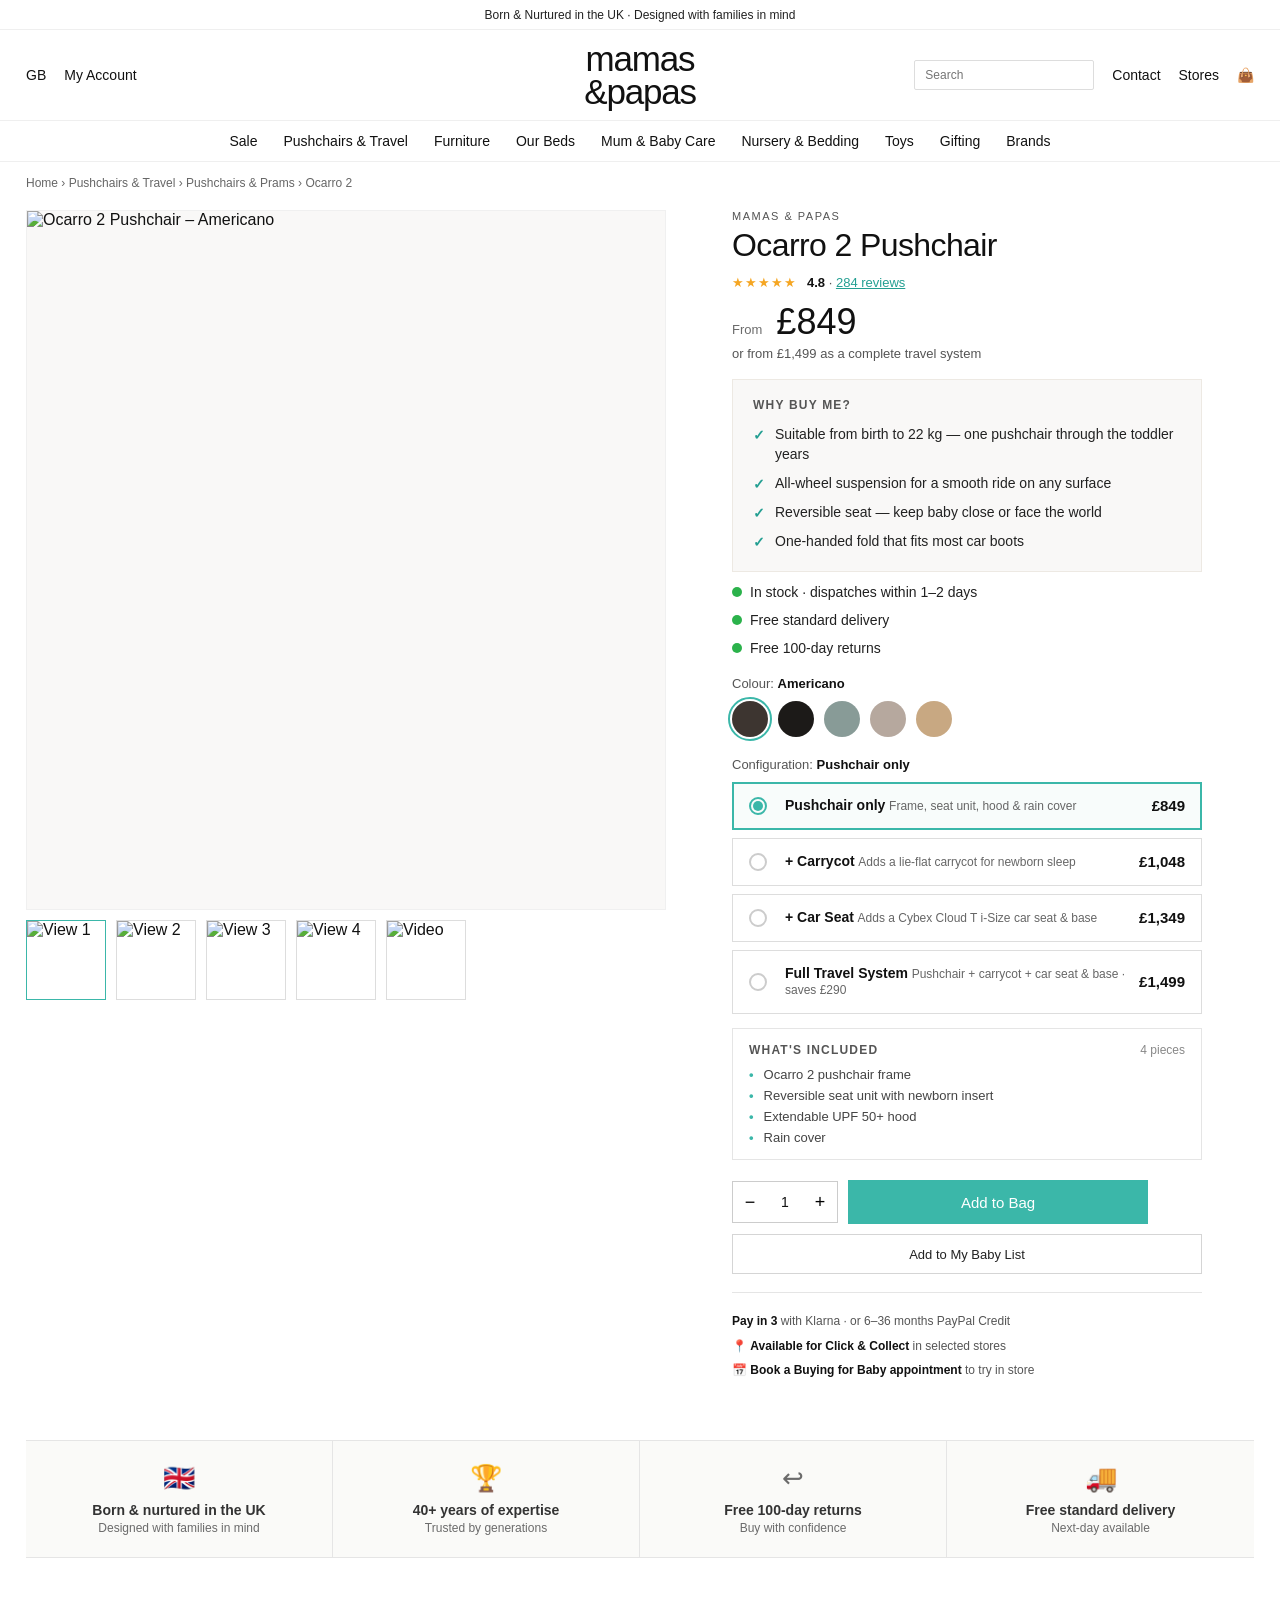
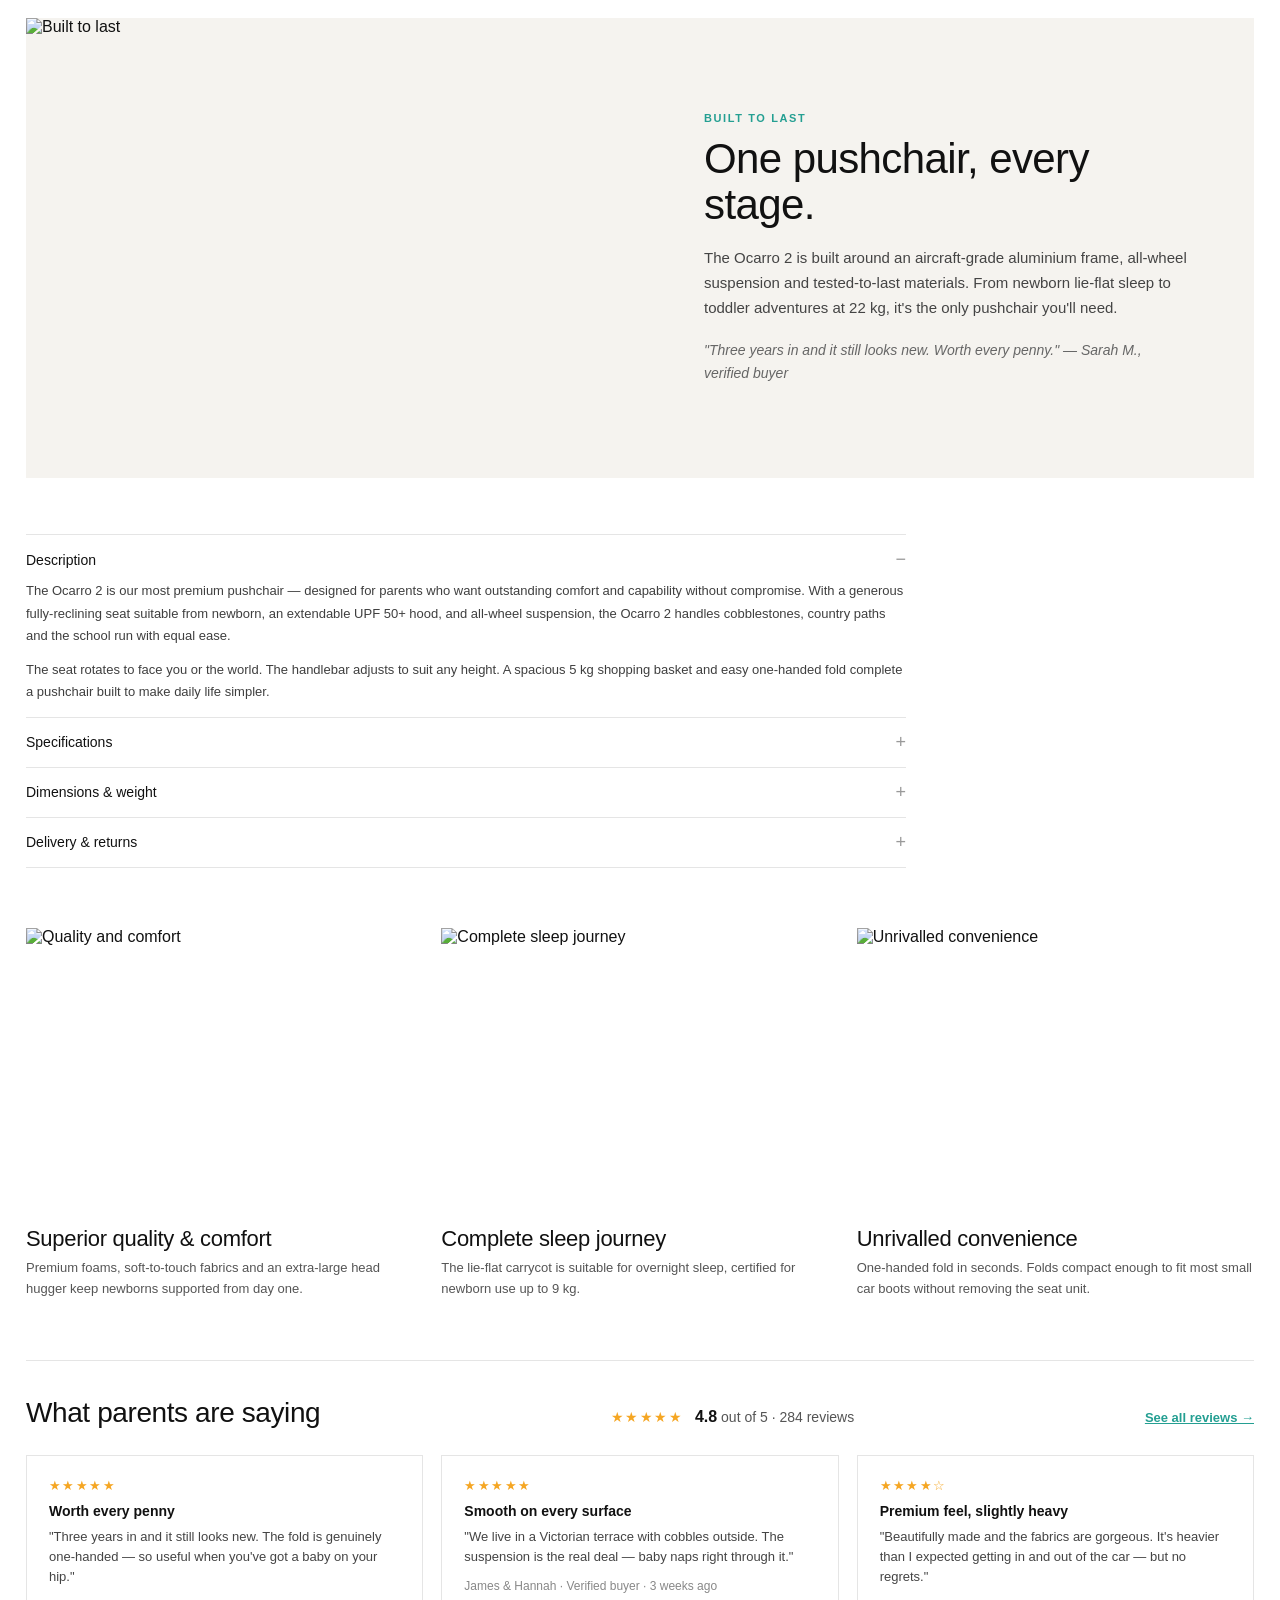
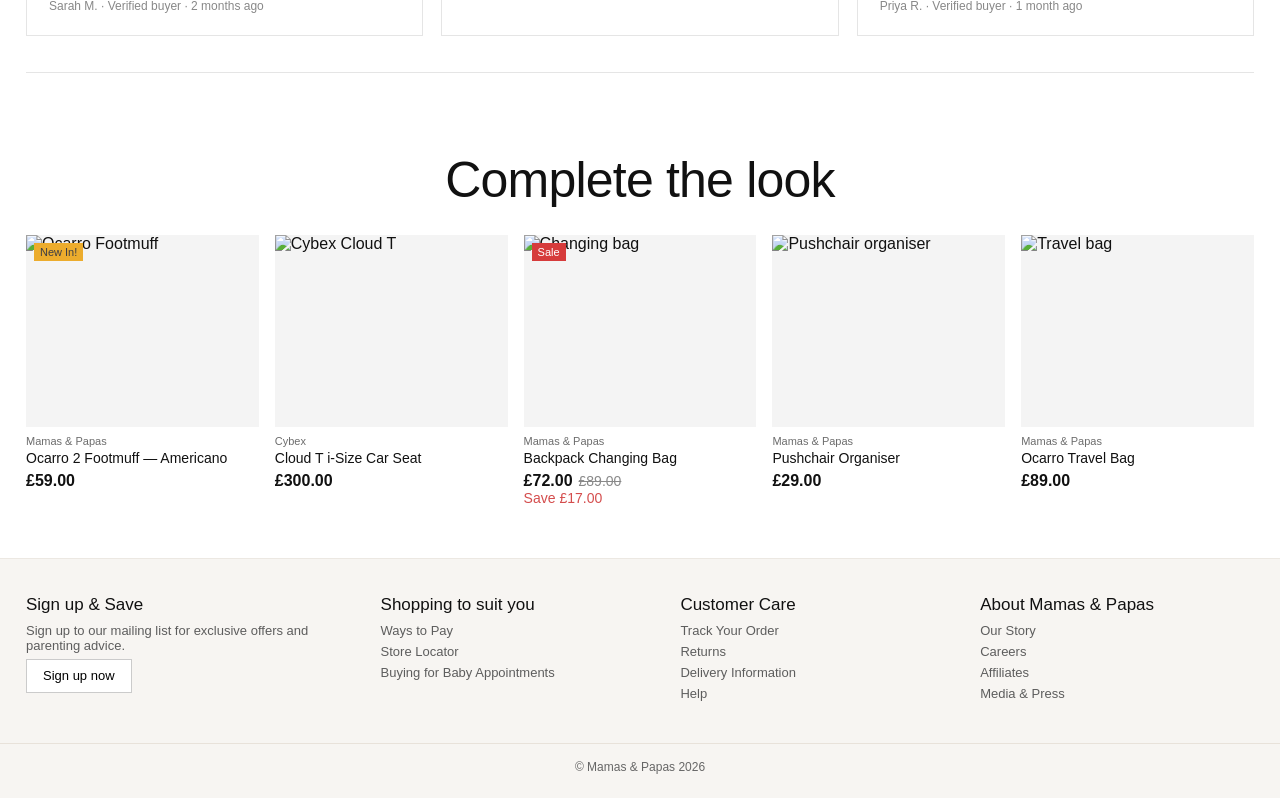
==== pdp-b.html @ fe3ad135 "Add Variant A: validation-first PDP Reorders the buybox to lead with "Why buy me?" before commerce. " ====
<!doctype html>
<html lang="en">
  <head>
    <meta charset="UTF-8" />
    <meta name="viewport" content="width=device-width, initial-scale=1.0" />
    <title>Ocarro 2 Pushchair – Mamas &amp; Papas</title>
    <link rel="stylesheet" href="./styles.css" />
  </head>
  <body>
    <div class="site-shell">
      <div class="top-strip">Born &amp; Nurtured in the UK · Designed with families in mind</div>
      <header class="header-main">
        <div class="header-left">
          <span>GB</span>
          <span>My Account</span>
        </div>
        <a href="./index.html" class="mobile-hamburger" aria-label="Menu">☰</a>
        <a href="./index.html" class="site-logo">mamas<br />&papas</a>
        <div class="header-right">
          <span class="mobile-search-icon">🔍</span>
          <input class="search-box" placeholder="Search" />
          <span>Contact</span>
          <span>Stores</span>
          <span class="header-bag-link" data-open-bag-drawer aria-label="View bag">👜 <span id="bag-count" style="font-size:12px"></span></span>
        </div>
      </header>
      <nav class="mega-nav">
        <div class="row">
          <a href="#">Sale</a>
          <a href="#">Pushchairs &amp; Travel</a>
          <a href="#">Furniture</a>
          <a href="#">Our Beds</a>
          <a href="#">Mum &amp; Baby Care</a>
          <a href="#">Nursery &amp; Bedding</a>
          <a href="#">Toys</a>
          <a href="#">Gifting</a>
          <a href="#">Brands</a>
        </div>
      </nav>

      <main class="container">
        <div class="breadcrumbs">
          <a href="#">Home</a> &rsaquo;
          <a href="#">Pushchairs &amp; Travel</a> &rsaquo;
          <a href="#">Pushchairs &amp; Prams</a> &rsaquo;
          Ocarro 2
        </div>

        <section class="pdp-layout">
          <!-- Gallery -->
          <div>
            <div class="gallery-main">
              <img
                id="gallery-main-img"
                src="https://placehold.co/640x700/3d3530/d8c8b8?text=Ocarro+2+%E2%80%94+Americano"
                alt="Ocarro 2 Pushchair – Americano"
              />
            </div>
            <div class="thumbs" id="gallery-thumbs">
              <img
                src="https://placehold.co/80x80/3d3530/d8c8b8?text=1"
                alt="View 1"
                class="is-active"
                data-full="https://placehold.co/640x700/3d3530/d8c8b8?text=Ocarro+2+%E2%80%94+Americano"
              />
              <img
                src="https://placehold.co/80x80/4a4138/d8c8b8?text=2"
                alt="View 2"
                data-full="https://placehold.co/640x700/4a4138/d8c8b8?text=Side+Profile"
              />
              <img
                src="https://placehold.co/80x80/5a4f44/d8c8b8?text=3"
                alt="View 3"
                data-full="https://placehold.co/640x700/5a4f44/d8c8b8?text=Reversible+Seat"
              />
              <img
                src="https://placehold.co/80x80/2e2924/d8c8b8?text=4"
                alt="View 4"
                data-full="https://placehold.co/640x700/2e2924/d8c8b8?text=One-handed+Fold"
              />
              <img
                src="https://placehold.co/80x80/675b4e/d8c8b8?text=▶"
                alt="Video"
                data-full="https://placehold.co/640x700/675b4e/d8c8b8?text=Watch+Video"
              />
            </div>
          </div>

          <!-- Buybox: validation-first order -->
          <div>
            <div class="pdp-brand">Mamas &amp; Papas</div>
            <h1 class="pdp-title-concise">Ocarro 2 Pushchair</h1>

            <div class="rating-row">
              <span class="stars">★★★★★</span>
              <span><strong style="color:#111">4.8</strong> · <a href="#reviews">284 reviews</a></span>
            </div>

            <div class="price-block">
              <div class="price-main">
                <span class="price-from" id="pdp-price-prefix">From</span>
                <span id="pdp-price-main">£849</span>
              </div>
              <div class="price-sub" id="pdp-price-sub">
                or from £1,499 as a complete travel system
              </div>
            </div>

            <!-- Why buy me — moved up, validation-first -->
            <div class="why-buy-me">
              <h4>Why buy me?</h4>
              <ul>
                <li>Suitable from birth to 22 kg — one pushchair through the toddler years</li>
                <li>All-wheel suspension for a smooth ride on any surface</li>
                <li>Reversible seat — keep baby close or face the world</li>
                <li>One-handed fold that fits most car boots</li>
              </ul>
            </div>

            <!-- Reassurance signals -->
            <div class="stock"><span class="dot"></span> In stock · dispatches within 1–2 days</div>
            <div class="stock"><span class="dot"></span> Free standard delivery</div>
            <div class="stock"><span class="dot"></span> Free 100-day returns</div>

            <!-- Colour: on the buybox, not buried below -->
            <div class="variant-block">
              <div class="variant-label">Colour: <strong id="selected-colour">Americano</strong></div>
              <div class="colour-swatches">
                <button class="swatch is-active" style="background: #3d3530;" data-colour="Americano" aria-label="Americano" title="Americano"></button>
                <button class="swatch" style="background: #1c1a18;" data-colour="Eclipse Black" aria-label="Eclipse Black" title="Eclipse Black"></button>
                <button class="swatch" style="background: #889b97;" data-colour="Sage" aria-label="Sage" title="Sage"></button>
                <button class="swatch" style="background: #b6a89e;" data-colour="Pebble" aria-label="Pebble" title="Pebble"></button>
                <button class="swatch" style="background: #c8a882;" data-colour="Caramel" aria-label="Caramel" title="Caramel"></button>
              </div>
            </div>

            <!-- Configuration as step builder, not 6 lookalike tiles -->
            <div class="variant-block">
              <div class="variant-label">Configuration: <strong id="selected-config-label">Pushchair only</strong></div>
              <div class="config-builder">
                <button class="config-option is-active"
                  data-config="pushchair"
                  data-title="Pushchair only"
                  data-price="849"
                  data-pricesub="The Ocarro 2 frame, seat unit, hood &amp; rain cover">
                  <span class="config-option-marker"></span>
                  <span class="config-option-content">
                    <span class="config-option-title">Pushchair only</span>
                    <span class="config-option-desc">Frame, seat unit, hood &amp; rain cover</span>
                  </span>
                  <span class="config-option-price">£849</span>
                </button>
                <button class="config-option"
                  data-config="carrycot"
                  data-title="Pushchair + Carrycot"
                  data-price="1,048"
                  data-pricesub="Adds a lie-flat carrycot for newborn use">
                  <span class="config-option-marker"></span>
                  <span class="config-option-content">
                    <span class="config-option-title">+ Carrycot</span>
                    <span class="config-option-desc">Adds a lie-flat carrycot for newborn sleep</span>
                  </span>
                  <span class="config-option-price">£1,048</span>
                </button>
                <button class="config-option"
                  data-config="carseat"
                  data-title="Pushchair + Car Seat"
                  data-price="1,349"
                  data-pricesub="Adds a Cybex Cloud T i-Size car seat &amp; base">
                  <span class="config-option-marker"></span>
                  <span class="config-option-content">
                    <span class="config-option-title">+ Car Seat</span>
                    <span class="config-option-desc">Adds a Cybex Cloud T i-Size car seat &amp; base</span>
                  </span>
                  <span class="config-option-price">£1,349</span>
                </button>
                <button class="config-option"
                  data-config="travel"
                  data-title="Full Travel System"
                  data-price="1,499"
                  data-pricesub="Save £290 vs buying separately">
                  <span class="config-option-marker"></span>
                  <span class="config-option-content">
                    <span class="config-option-title">Full Travel System</span>
                    <span class="config-option-desc">Pushchair + carrycot + car seat &amp; base · saves £290</span>
                  </span>
                  <span class="config-option-price">£1,499</span>
                </button>
              </div>
            </div>

            <!-- What's included: dynamic, swaps with config -->
            <div class="whats-included" data-whats-included="pushchair">
              <div class="whats-included-head">
                <h4>What's included</h4>
                <span class="muted">4 pieces</span>
              </div>
              <ul>
                <li>Ocarro 2 pushchair frame</li>
                <li>Reversible seat unit with newborn insert</li>
                <li>Extendable UPF 50+ hood</li>
                <li>Rain cover</li>
              </ul>
            </div>
            <div class="whats-included" data-whats-included="carrycot" hidden>
              <div class="whats-included-head">
                <h4>What's included</h4>
                <span class="muted">5 pieces</span>
              </div>
              <ul>
                <li>Ocarro 2 pushchair frame</li>
                <li>Reversible seat unit with newborn insert</li>
                <li>Lie-flat carrycot with mattress</li>
                <li>Extendable UPF 50+ hood</li>
                <li>Rain cover</li>
              </ul>
            </div>
            <div class="whats-included" data-whats-included="carseat" hidden>
              <div class="whats-included-head">
                <h4>What's included</h4>
                <span class="muted">7 pieces</span>
              </div>
              <ul>
                <li>Ocarro 2 pushchair frame</li>
                <li>Reversible seat unit with newborn insert</li>
                <li>Cybex Cloud T i-Size car seat</li>
                <li>Cybex Base T isofix base</li>
                <li>Car seat adapters</li>
                <li>Extendable UPF 50+ hood</li>
                <li>Rain cover</li>
              </ul>
            </div>
            <div class="whats-included" data-whats-included="travel" hidden>
              <div class="whats-included-head">
                <h4>What's included</h4>
                <span class="muted">9 pieces · saves £290</span>
              </div>
              <ul>
                <li>Ocarro 2 pushchair frame</li>
                <li>Reversible seat unit with newborn insert</li>
                <li>Lie-flat carrycot with mattress</li>
                <li>Cybex Cloud T i-Size car seat</li>
                <li>Cybex Base T isofix base</li>
                <li>Car seat adapters</li>
                <li>Extendable UPF 50+ hood</li>
                <li>Rain cover</li>
                <li>Cup holder</li>
              </ul>
            </div>

            <!-- Add to bag -->
            <div class="size-block">
              <div class="qty-row">
                <div class="stepper" data-stepper>
                  <button data-step-minus>−</button>
                  <span data-qty-value>1</span>
                  <button data-step-plus>+</button>
                </div>
                <button class="btn-primary" data-add-to-bag>Add to Bag</button>
              </div>
              <button class="btn-secondary">Add to My Baby List</button>
            </div>

            <!-- Pay-later + C&C -->
            <div class="payment-options">
              <p><strong>Pay in 3</strong> with Klarna · or 6–36 months PayPal Credit</p>
              <p>📍 <strong>Available for Click &amp; Collect</strong> in selected stores</p>
              <p>📅 <strong>Book a Buying for Baby appointment</strong> to try in store</p>
            </div>
          </div>
        </section>

        <!-- Trust strip — pulls brand-trust signals up the page -->
        <section class="trust-strip">
          <div class="trust-strip-item">
            <span class="icon">🇬🇧</span>
            <strong>Born &amp; nurtured in the UK</strong>
            <span>Designed with families in mind</span>
          </div>
          <div class="trust-strip-item">
            <span class="icon">🏆</span>
            <strong>40+ years of expertise</strong>
            <span>Trusted by generations</span>
          </div>
          <div class="trust-strip-item">
            <span class="icon">↩</span>
            <strong>Free 100-day returns</strong>
            <span>Buy with confidence</span>
          </div>
          <div class="trust-strip-item">
            <span class="icon">🚚</span>
            <strong>Free standard delivery</strong>
            <span>Next-day available</span>
          </div>
        </section>

        <!-- Lifestyle hero — pulled up from page bottom -->
        <section class="lifestyle-hero">
          <div class="lifestyle-hero-img">
            <img src="https://placehold.co/720x520/d8c8b8/3d3530?text=Lifestyle+%E2%80%94+Built+to+Last" alt="Built to last" />
          </div>
          <div class="lifestyle-hero-text">
            <div class="eyebrow">Built to last</div>
            <h2>One pushchair, every stage.</h2>
            <p>The Ocarro 2 is built around an aircraft-grade aluminium frame, all-wheel suspension and tested-to-last materials. From newborn lie-flat sleep to toddler adventures at 22 kg, it's the only pushchair you'll need.</p>
            <p style="margin-bottom:0;font-style:italic;font-size:14px;color:#666;">"Three years in and it still looks new. Worth every penny." — Sarah M., verified buyer</p>
          </div>
        </section>

        <!-- Progressive disclosure: full detail on demand -->
        <section style="margin-top: 56px; max-width: 880px;">
          <div class="accordion">
            <div class="acc-item is-open" data-acc>
              <h4>Description</h4>
              <div class="acc-body">
                <p>The Ocarro 2 is our most premium pushchair — designed for parents who want outstanding comfort and capability without compromise. With a generous fully-reclining seat suitable from newborn, an extendable UPF 50+ hood, and all-wheel suspension, the Ocarro 2 handles cobblestones, country paths and the school run with equal ease.</p>
                <p style="margin-top: 12px;">The seat rotates to face you or the world. The handlebar adjusts to suit any height. A spacious 5 kg shopping basket and easy one-handed fold complete a pushchair built to make daily life simpler.</p>
              </div>
            </div>
            <div class="acc-item" data-acc>
              <h4>Specifications</h4>
              <div class="acc-body">
                <ul>
                  <li>Suitable from birth to 22 kg (approx. 4 years)</li>
                  <li>Reversible seat (parent or world-facing)</li>
                  <li>UPF 50+ extendable hood</li>
                  <li>All-wheel suspension</li>
                  <li>Puncture-proof foam-fill tyres</li>
                  <li>Adjustable handlebar (95–110 cm)</li>
                  <li>5 kg shopping basket capacity</li>
                  <li>Compatible with Cybex Cloud T &amp; Maxi-Cosi Pebble car seats</li>
                </ul>
              </div>
            </div>
            <div class="acc-item" data-acc>
              <h4>Dimensions &amp; weight</h4>
              <div class="acc-body">
                <ul>
                  <li>Open: H105 × W62 × D94 cm</li>
                  <li>Folded: H80 × W35 × D62 cm</li>
                  <li>Weight: 13.9 kg</li>
                  <li>Seat width: 35 cm · Seat depth: 22 cm</li>
                  <li>Wheel diameter: 30 cm (rear) / 22 cm (front)</li>
                </ul>
              </div>
            </div>
            <div class="acc-item" data-acc>
              <h4>Delivery &amp; returns</h4>
              <div class="acc-body">
                <ul>
                  <li>Free standard delivery (3–5 working days)</li>
                  <li>Next-day delivery available — order by 4pm</li>
                  <li>Free 100-day returns</li>
                  <li>Click &amp; Collect available in selected stores</li>
                </ul>
              </div>
            </div>
          </div>
        </section>

        <!-- Lifestyle gallery: remaining tiles -->
        <section class="lifestyle-gallery">
          <div class="lifestyle-tile">
            <img src="https://placehold.co/400x280/e8e4df/666666?text=Quality+%26+Comfort" alt="Quality and comfort" />
            <h3>Superior quality &amp; comfort</h3>
            <p>Premium foams, soft-to-touch fabrics and an extra-large head hugger keep newborns supported from day one.</p>
          </div>
          <div class="lifestyle-tile">
            <img src="https://placehold.co/400x280/dde4ec/666666?text=Sleep+Journey" alt="Complete sleep journey" />
            <h3>Complete sleep journey</h3>
            <p>The lie-flat carrycot is suitable for overnight sleep, certified for newborn use up to 9 kg.</p>
          </div>
          <div class="lifestyle-tile">
            <img src="https://placehold.co/400x280/f0ece8/666666?text=Convenience" alt="Unrivalled convenience" />
            <h3>Unrivalled convenience</h3>
            <p>One-handed fold in seconds. Folds compact enough to fit most small car boots without removing the seat unit.</p>
          </div>
        </section>

        <!-- Reviews preview -->
        <section class="reviews-summary" id="reviews">
          <div class="reviews-summary-head">
            <h2>What parents are saying</h2>
            <div class="reviews-summary-stats">
              <span class="stars">★★★★★</span>
              <strong>4.8</strong> out of 5 · 284 reviews
            </div>
            <a class="reviews-summary-link">See all reviews →</a>
          </div>
          <div class="reviews-grid">
            <div class="review-card">
              <div class="stars">★★★★★</div>
              <div class="review-title">Worth every penny</div>
              <div class="review-body">"Three years in and it still looks new. The fold is genuinely one-handed — so useful when you've got a baby on your hip."</div>
              <div class="review-author">Sarah M. · Verified buyer · 2 months ago</div>
            </div>
            <div class="review-card">
              <div class="stars">★★★★★</div>
              <div class="review-title">Smooth on every surface</div>
              <div class="review-body">"We live in a Victorian terrace with cobbles outside. The suspension is the real deal — baby naps right through it."</div>
              <div class="review-author">James &amp; Hannah · Verified buyer · 3 weeks ago</div>
            </div>
            <div class="review-card">
              <div class="stars">★★★★☆</div>
              <div class="review-title">Premium feel, slightly heavy</div>
              <div class="review-body">"Beautifully made and the fabrics are gorgeous. It's heavier than I expected getting in and out of the car — but no regrets."</div>
              <div class="review-author">Priya R. · Verified buyer · 1 month ago</div>
            </div>
          </div>
        </section>

        <!-- Recommendations: scoped to pushchair accessories, not toys -->
        <section class="carousel">
          <h3>Complete the look</h3>
          <div class="carousel-row">
            <div class="card">
              <span class="tag tag-new">New In!</span>
              <img src="https://placehold.co/220x192/3d3530/d8c8b8?text=Footmuff" alt="Ocarro Footmuff" />
              <div class="brand">Mamas &amp; Papas</div>
              <div class="name">Ocarro 2 Footmuff — Americano</div>
              <div class="price-row"><strong>£59.00</strong></div>
            </div>
            <div class="card">
              <img src="https://placehold.co/220x192/2e2924/d8c8b8?text=Car+Seat" alt="Cybex Cloud T" />
              <div class="brand">Cybex</div>
              <div class="name">Cloud T i-Size Car Seat</div>
              <div class="price-row"><strong>£300.00</strong></div>
            </div>
            <div class="card">
              <span class="tag">Sale</span>
              <img src="https://placehold.co/220x192/4a4138/d8c8b8?text=Changing+Bag" alt="Changing bag" />
              <div class="brand">Mamas &amp; Papas</div>
              <div class="name">Backpack Changing Bag</div>
              <div class="price-row"><strong>£72.00</strong><span class="old-price">£89.00</span></div>
              <div class="save">Save £17.00</div>
            </div>
            <div class="card">
              <img src="https://placehold.co/220x192/675b4e/d8c8b8?text=Organiser" alt="Pushchair organiser" />
              <div class="brand">Mamas &amp; Papas</div>
              <div class="name">Pushchair Organiser</div>
              <div class="price-row"><strong>£29.00</strong></div>
            </div>
            <div class="card">
              <img src="https://placehold.co/220x192/5a4f44/d8c8b8?text=Travel+Bag" alt="Travel bag" />
              <div class="brand">Mamas &amp; Papas</div>
              <div class="name">Ocarro Travel Bag</div>
              <div class="price-row"><strong>£89.00</strong></div>
            </div>
          </div>
        </section>
      </main>

      <footer class="footer">
        <div class="footer-top">
          <div>
            <h4>Sign up &amp; Save</h4>
            <p>Sign up to our mailing list for exclusive offers and parenting advice.</p>
            <button class="pill">Sign up now</button>
          </div>
          <div>
            <h4>Shopping to suit you</h4>
            <ul>
              <li>Ways to Pay</li>
              <li>Store Locator</li>
              <li>Buying for Baby Appointments</li>
            </ul>
          </div>
          <div>
            <h4>Customer Care</h4>
            <ul>
              <li>Track Your Order</li>
              <li>Returns</li>
              <li>Delivery Information</li>
              <li>Help</li>
            </ul>
          </div>
          <div>
            <h4>About Mamas &amp; Papas</h4>
            <ul>
              <li>Our Story</li>
              <li>Careers</li>
              <li>Affiliates</li>
              <li>Media &amp; Press</li>
            </ul>
          </div>
        </div>
        <div class="footer-bottom">© Mamas &amp; Papas 2026</div>
      </footer>
    </div>

    <div class="drawer-overlay" data-close-drawer></div>

    <aside class="bag-drawer">
      <header>
        <span>In My Bag</span>
        <button class="icon-btn" data-close-drawer aria-label="Close">×</button>
      </header>
      <div class="drawer-items" id="drawer-items">
        <p class="drawer-empty" id="drawer-empty">Your bag is empty.</p>
      </div>
      <div class="drawer-footer">
        <div class="totals">
          <div class="row" style="font-size: 20px"><strong>Total:</strong><strong id="drawer-total">£0.00</strong></div>
          <div style="font-size: 13px; color: #666">Delivery calculated at checkout</div>
        </div>
        <a href="#">View Bag</a>
      </div>
    </aside>

    <script src="./app.js"></script>
  </body>
</html>
---- styles.css ----
:root {
  --page-bg: #ffffff;
  --text: #111111;
  --muted: #6b6b6b;
  --line: #e5e5e5;
  --teal: #3bb7a9;
  --teal-dark: #249f92;
  --sale: #d44d4d;
  --promo: #bc7a2e;
  --footer-bg: #f7f5f2;
}

* {
  box-sizing: border-box;
}

html,
body {
  margin: 0;
  padding: 0;
  background: var(--page-bg);
  color: var(--text);
  font-family: "Avenir Next", Avenir, "Helvetica Neue", Helvetica, Arial, sans-serif;
  overflow-x: hidden;
}

a {
  color: inherit;
  text-decoration: none;
}

.site-shell {
  min-width: 0;
}

/* ---- Header ---- */

.top-strip {
  height: 30px;
  border-bottom: 1px solid #efefef;
  display: flex;
  align-items: center;
  justify-content: center;
  font-size: 12px;
  color: #222;
  text-align: center;
  padding: 0 10px;
}

.header-main {
  max-width: 1260px;
  margin: 0 auto;
  height: 90px;
  display: grid;
  grid-template-columns: 1fr auto 1fr;
  align-items: center;
  gap: 16px;
  padding: 0 16px;
}

.header-left,
.header-right {
  display: flex;
  align-items: center;
  gap: 18px;
  font-size: 14px;
}

.header-left {
  justify-content: flex-start;
}

.header-right {
  justify-content: flex-end;
}

.header-bag-link {
  color: inherit;
  text-decoration: none;
  cursor: pointer;
}

.header-bag-link:hover {
  opacity: 0.85;
}

.site-logo {
  text-align: center;
  font-size: 35px;
  line-height: 0.95;
  letter-spacing: -1.2px;
  font-weight: 500;
}

.site-logo small {
  display: block;
  font-size: 12px;
  letter-spacing: 2.2px;
  text-transform: lowercase;
}

.search-box {
  width: 180px;
  border: 1px solid #ddd;
  height: 30px;
  border-radius: 2px;
  font-size: 12px;
  padding: 0 10px;
}

/* ---- Navigation ---- */

.mega-nav {
  border-top: 1px solid #efefef;
  border-bottom: 1px solid #efefef;
  font-size: 14px;
}

.mega-nav .row {
  max-width: 1260px;
  margin: 0 auto;
  display: flex;
  justify-content: center;
  gap: 26px;
  height: 40px;
  align-items: center;
}

.sale-strip {
  background: var(--promo);
  color: #fff;
  text-align: center;
  font-size: 13px;
  padding: 8px 12px;
}

.value-strip {
  border-bottom: 1px solid #f0f0f0;
}

.value-strip .row {
  max-width: 1260px;
  margin: 0 auto;
  height: 48px;
  display: grid;
  grid-template-columns: repeat(4, 1fr);
  align-items: center;
  text-align: center;
  font-size: 13px;
  color: #222;
}

/* ---- Layout utilities ---- */

.container {
  max-width: 1260px;
  margin: 0 auto;
  padding: 0 16px;
}

.breadcrumbs {
  font-size: 12px;
  color: #666;
  margin: 14px 0;
}

.page-title {
  text-align: center;
  font-size: 49px;
  font-weight: 400;
  letter-spacing: -0.8px;
  margin: 18px 0 8px;
}

.subtitle {
  text-align: center;
  font-size: 13px;
  color: #666;
}

.pills {
  display: flex;
  justify-content: center;
  gap: 10px;
  margin: 24px 0 20px;
  flex-wrap: wrap;
}

.pill {
  border: 1px solid #cbcbcb;
  height: 34px;
  padding: 0 16px;
  display: inline-flex;
  align-items: center;
  font-size: 13px;
  background: #fff;
  white-space: nowrap;
  cursor: pointer;
}

/* ---- Product cards (carousel / recs) ---- */

.product-grid {
  display: grid;
  grid-template-columns: repeat(4, minmax(0, 1fr));
  gap: 28px 18px;
}

.card {
  position: relative;
}

.card-link {
  position: absolute;
  inset: 0;
  z-index: 1;
}

.card .tag {
  position: absolute;
  top: 8px;
  left: 8px;
  background: #d63b3b;
  color: #fff;
  font-size: 11px;
  padding: 3px 6px;
  font-weight: 500;
}

.card .tag-new {
  background-color: #ecac2d;
  color: #3d3e45;
}

.card img {
  width: 100%;
  height: 210px;
  object-fit: cover;
  display: block;
  background: #f4f4f4;
}

.brand {
  color: #6c6c6c;
  font-size: 11px;
  margin-top: 8px;
}

.name {
  font-size: 14px;
  line-height: 1.35;
  margin: 2px 0 4px;
}

.price-row {
  display: flex;
  gap: 6px;
  align-items: baseline;
  font-size: 16px;
}

.old-price {
  text-decoration: line-through;
  color: #888;
  font-size: 14px;
}

.save {
  color: var(--sale);
  font-size: 14px;
}

.rating {
  font-size: 12px;
  color: #333;
  margin-top: 6px;
}

/* ---- PDP layout ---- */

.pdp-layout {
  display: grid;
  grid-template-columns: 640px 470px;
  gap: 66px;
  margin-top: 20px;
}

.gallery-main {
  width: 100%;
  height: 700px;
  border: 1px solid #f0f0f0;
  background: #f9f8f7;
  overflow: hidden;
}

.gallery-main img {
  width: 100%;
  height: 100%;
  object-fit: cover;
}

.thumbs {
  display: flex;
  gap: 10px;
  margin-top: 10px;
}

.thumbs img {
  width: 80px;
  height: 80px;
  object-fit: cover;
  border: 1px solid #ddd;
  cursor: pointer;
}

.thumbs img.is-active {
  border-color: var(--teal);
}

.pdp-brand {
  text-transform: uppercase;
  letter-spacing: 1.5px;
  font-size: 11px;
  color: #555;
}

.pdp-title {
  font-size: 39px;
  font-weight: 400;
  line-height: 1.05;
  margin: 8px 0 14px;
  letter-spacing: -0.8px;
}

.pdp-price {
  font-size: 44px;
  line-height: 1;
  margin: 6px 0;
}

.pdp-price .old-price {
  font-size: 20px;
  margin-left: 6px;
  vertical-align: baseline;
}

.pdp-price .save {
  font-size: 16px;
  margin-top: 4px;
}

.stock {
  margin-top: 12px;
  display: flex;
  align-items: center;
  gap: 8px;
  color: #212121;
  font-size: 14px;
}

.stock .dot {
  width: 10px;
  height: 10px;
  background: #2bb24b;
  border-radius: 50%;
  flex-shrink: 0;
}

.stock .dot-amber {
  background: #e8a020;
}

/* ---- Variant selectors ---- */

.variant-block {
  margin-top: 20px;
}

.variant-label {
  font-size: 13px;
  color: #555;
  margin-bottom: 10px;
}

.variant-label strong {
  color: #111;
}

.colour-swatches {
  display: flex;
  gap: 10px;
  flex-wrap: wrap;
}

.swatch {
  width: 36px;
  height: 36px;
  border-radius: 50%;
  border: 2px solid transparent;
  cursor: pointer;
  outline: 2px solid transparent;
  outline-offset: 2px;
  transition: outline-color 120ms;
}

.swatch.is-active {
  outline-color: var(--teal);
}

.swatch-text-list {
  display: flex;
  gap: 8px;
  flex-wrap: wrap;
}

.swatch-text {
  border: 1px solid #ccc;
  padding: 6px 14px;
  font-size: 13px;
  cursor: pointer;
  background: #fff;
  transition: border-color 120ms;
}

.swatch-text.is-active {
  border-color: var(--teal);
  background: #f0faf8;
}

.swatch-text.is-unavailable {
  color: #bbb;
  cursor: not-allowed;
  position: relative;
  overflow: hidden;
}

/* ---- Qty + CTA ---- */

.size-block {
  margin-top: 20px;
}

.size-label {
  font-size: 12px;
  margin-bottom: 8px;
  color: #555;
}

.size-picker {
  border: 1px solid #ddd;
  height: 40px;
  width: 250px;
  font-size: 13px;
  padding: 0 10px;
}

.qty-row {
  display: flex;
  align-items: center;
  gap: 10px;
  margin-top: 14px;
}

.stepper {
  width: 106px;
  height: 42px;
  border: 1px solid #ccc;
  display: grid;
  grid-template-columns: 34px 1fr 34px;
  align-items: center;
}

.stepper button {
  border: 0;
  background: transparent;
  font-size: 18px;
  cursor: pointer;
}

.stepper span {
  text-align: center;
  font-size: 14px;
}

.btn-primary {
  border: 0;
  background: var(--teal);
  color: #fff;
  height: 44px;
  min-width: 300px;
  font-size: 15px;
  cursor: pointer;
  font-family: inherit;
}

.btn-primary:hover {
  background: var(--teal-dark);
}

.btn-secondary {
  margin-top: 10px;
  border: 1px solid #d5d5d5;
  background: #fff;
  color: #222;
  height: 40px;
  min-width: 300px;
  font-size: 13px;
  cursor: pointer;
  display: block;
  width: 100%;
  font-family: inherit;
}

.btn-secondary:hover {
  border-color: #aaa;
}

/* ---- Accordion ---- */

.accordion {
  border-top: 1px solid var(--line);
  margin-top: 34px;
}

.acc-item {
  border-bottom: 1px solid var(--line);
  padding: 14px 0;
  cursor: pointer;
}

.acc-item h4 {
  margin: 0;
  font-size: 14px;
  font-weight: 500;
  display: flex;
  justify-content: space-between;
  align-items: center;
}

.acc-item h4::after {
  content: "+";
  color: #999;
  font-size: 18px;
  font-weight: 300;
  flex-shrink: 0;
  margin-left: 12px;
}

.acc-item.is-open h4::after {
  content: "−";
}

.acc-body {
  display: none;
  padding-top: 10px;
}

.acc-item.is-open .acc-body {
  display: block;
}

.acc-item ul {
  margin: 6px 0 0 16px;
  padding: 0;
  color: #3f3f3f;
  font-size: 13px;
  line-height: 1.6;
}

.acc-item p {
  margin: 0;
  font-size: 13px;
  color: #3f3f3f;
  line-height: 1.7;
}

/* ---- Carousel / recs ---- */

.carousel {
  margin: 78px 0 52px;
}

.carousel h3 {
  text-align: center;
  font-size: 50px;
  font-weight: 400;
  letter-spacing: -0.8px;
  margin: 0 0 26px;
}

.carousel-row {
  display: grid;
  grid-template-columns: repeat(5, 1fr);
  gap: 16px;
}

.carousel .card img {
  height: 192px;
}

/* ---- Footer ---- */

.footer {
  margin-top: 30px;
  background: var(--footer-bg);
  border-top: 1px solid #ece8e2;
}

.footer-top {
  max-width: 1260px;
  margin: 0 auto;
  display: grid;
  grid-template-columns: 1.2fr 1fr 1fr 1fr;
  gap: 26px;
  padding: 36px 16px;
}

.footer h4 {
  margin: 0 0 8px;
  font-size: 17px;
  font-weight: 400;
}

.footer p,
.footer li {
  font-size: 13px;
  color: #5d5d5d;
  margin: 6px 0;
}

.footer ul {
  margin: 0;
  padding: 0;
  list-style: none;
}

.footer-bottom {
  border-top: 1px solid #e8e2da;
  text-align: center;
  font-size: 12px;
  color: #666;
  padding: 16px 0 24px;
}

/* ---- Bag drawer (minicart) ---- */

.drawer-overlay {
  position: fixed;
  inset: 0;
  background: rgba(0, 0, 0, 0.55);
  display: none;
  z-index: 25;
}

.bag-drawer {
  position: fixed;
  top: 0;
  right: -402px;
  width: 402px;
  height: 100vh;
  background: #fff;
  z-index: 40;
  transition: right 220ms ease;
  border-left: 1px solid #ddd;
  display: flex;
  flex-direction: column;
}

.bag-drawer header {
  padding: 20px;
  border-bottom: 1px solid var(--line);
  display: flex;
  justify-content: space-between;
  align-items: center;
  font-size: 30px;
  font-weight: 400;
}

.drawer-items {
  padding: 10px 16px;
  flex: 1;
  overflow: auto;
}

.drawer-empty {
  padding: 1.5rem;
  text-align: center;
  color: var(--muted);
  font-size: 14px;
}

.drawer-item {
  display: grid;
  grid-template-columns: 82px 1fr;
  gap: 12px;
  border-bottom: 1px solid #eee;
  padding: 12px 0;
}

.drawer-item img {
  width: 82px;
  height: 98px;
  object-fit: cover;
  background: #f4f4f4;
}

.drawer-footer {
  border-top: 1px solid var(--line);
  padding: 14px 16px 18px;
}

.drawer-footer .totals {
  font-size: 14px;
}

.drawer-footer .totals .row {
  display: flex;
  justify-content: space-between;
  margin-bottom: 8px;
}

.drawer-footer a {
  margin-top: 10px;
  display: block;
  text-align: center;
  background: var(--teal);
  color: #fff;
  height: 42px;
  line-height: 42px;
  font-size: 14px;
}

.drawer-footer a:hover {
  background: var(--teal-dark);
}

body.drawer-open .drawer-overlay {
  display: block;
}

body.drawer-open .bag-drawer {
  right: 0;
}

.icon-btn {
  border: 0;
  background: transparent;
  cursor: pointer;
  font-size: 28px;
  line-height: 1;
}

/* ---- Validation-first PDP additions ---- */

.pdp-title-concise {
  font-size: 32px;
  font-weight: 400;
  letter-spacing: -0.6px;
  line-height: 1.1;
  margin: 6px 0 12px;
}

.rating-row {
  display: flex;
  align-items: center;
  gap: 10px;
  font-size: 13px;
  color: #555;
  margin-bottom: 14px;
}

.rating-row .stars {
  color: #f5a623;
  letter-spacing: 1px;
}

.rating-row a {
  color: var(--teal-dark);
  text-decoration: underline;
}

.price-block {
  margin: 6px 0 18px;
}

.price-main {
  font-size: 36px;
  line-height: 1;
  font-weight: 400;
}

.price-from {
  font-size: 13px;
  color: var(--muted);
  font-weight: 400;
  margin-right: 4px;
}

.price-sub {
  margin-top: 6px;
  font-size: 13px;
  color: #555;
}

.why-buy-me {
  margin-top: 8px;
  padding: 18px 20px;
  background: #f9f8f7;
  border: 1px solid #ede9e3;
}

.why-buy-me h4 {
  margin: 0 0 12px;
  font-size: 12px;
  font-weight: 600;
  letter-spacing: 1.2px;
  text-transform: uppercase;
  color: #555;
}

.why-buy-me ul {
  list-style: none;
  margin: 0;
  padding: 0;
  display: grid;
  gap: 8px;
}

.why-buy-me li {
  display: flex;
  align-items: flex-start;
  gap: 10px;
  font-size: 14px;
  color: #222;
  line-height: 1.45;
}

.why-buy-me li::before {
  content: "✓";
  color: var(--teal-dark);
  font-weight: 700;
  flex-shrink: 0;
  margin-top: 1px;
}

.config-builder {
  display: flex;
  flex-direction: column;
  gap: 8px;
  margin-top: 10px;
}

.config-option {
  display: grid;
  grid-template-columns: 22px 1fr auto;
  gap: 14px;
  align-items: center;
  padding: 14px 16px;
  border: 1px solid #ddd;
  background: #fff;
  cursor: pointer;
  transition: border-color 120ms, background 120ms;
  font-family: inherit;
  text-align: left;
}

.config-option:hover {
  border-color: #999;
}

.config-option.is-active {
  border-color: var(--teal);
  background: #f8fcfb;
  box-shadow: inset 0 0 0 1px var(--teal);
}

.config-option-marker {
  width: 18px;
  height: 18px;
  border-radius: 50%;
  border: 2px solid #ccc;
  position: relative;
  flex-shrink: 0;
}

.config-option.is-active .config-option-marker {
  border-color: var(--teal);
}

.config-option.is-active .config-option-marker::after {
  content: "";
  position: absolute;
  inset: 2px;
  background: var(--teal);
  border-radius: 50%;
}

.config-option-content {
  min-width: 0;
}

.config-option-title {
  font-size: 14px;
  font-weight: 600;
  color: #111;
}

.config-option-desc {
  font-size: 12px;
  color: #666;
  margin-top: 2px;
  line-height: 1.4;
}

.config-option-price {
  font-size: 15px;
  font-weight: 600;
  color: #111;
  flex-shrink: 0;
}

.whats-included {
  margin-top: 14px;
  padding: 14px 16px;
  border: 1px solid var(--line);
  background: #fff;
}

.whats-included[hidden] {
  display: none;
}

.whats-included-head {
  display: flex;
  justify-content: space-between;
  align-items: baseline;
  margin-bottom: 10px;
}

.whats-included-head h4 {
  margin: 0;
  font-size: 12px;
  font-weight: 600;
  letter-spacing: 1.2px;
  text-transform: uppercase;
  color: #555;
}

.whats-included-head .muted {
  font-size: 12px;
  color: #888;
  text-transform: none;
  letter-spacing: 0;
  font-weight: 400;
}

.whats-included ul {
  list-style: none;
  margin: 0;
  padding: 0;
  display: grid;
  gap: 6px;
}

.whats-included li {
  display: flex;
  align-items: center;
  gap: 10px;
  font-size: 13px;
  color: #444;
}

.whats-included li::before {
  content: "•";
  color: var(--teal);
  font-weight: 700;
}

.payment-options {
  margin-top: 18px;
  padding-top: 14px;
  border-top: 1px solid var(--line);
  font-size: 12px;
  color: #555;
  line-height: 1.7;
}

.payment-options p {
  margin: 4px 0;
}

.payment-options strong {
  color: #111;
}

.trust-strip {
  display: grid;
  grid-template-columns: repeat(4, 1fr);
  gap: 0;
  border-top: 1px solid var(--line);
  border-bottom: 1px solid var(--line);
  margin-top: 56px;
  background: #fafaf8;
}

.trust-strip-item {
  text-align: center;
  padding: 22px 16px;
  font-size: 13px;
  color: #333;
  border-right: 1px solid var(--line);
}

.trust-strip-item:last-child {
  border-right: 0;
}

.trust-strip-item .icon {
  font-size: 26px;
  display: block;
  margin-bottom: 8px;
}

.trust-strip-item strong {
  display: block;
  font-size: 14px;
  font-weight: 600;
  margin-bottom: 2px;
}

.trust-strip-item span {
  font-size: 12px;
  color: var(--muted);
}

.lifestyle-hero {
  margin: 60px 0 0;
  display: grid;
  grid-template-columns: 1fr 1fr;
  align-items: stretch;
  background: #f5f3ef;
}

.lifestyle-hero-img {
  overflow: hidden;
}

.lifestyle-hero-img img {
  width: 100%;
  height: 100%;
  min-height: 460px;
  object-fit: cover;
  display: block;
}

.lifestyle-hero-text {
  padding: 56px 64px;
  display: flex;
  flex-direction: column;
  justify-content: center;
}

.lifestyle-hero-text .eyebrow {
  font-size: 11px;
  text-transform: uppercase;
  letter-spacing: 1.6px;
  color: var(--teal-dark);
  margin-bottom: 12px;
  font-weight: 600;
}

.lifestyle-hero-text h2 {
  font-size: 42px;
  font-weight: 400;
  margin: 0 0 18px;
  letter-spacing: -0.6px;
  line-height: 1.1;
}

.lifestyle-hero-text p {
  font-size: 15px;
  line-height: 1.65;
  color: #444;
  margin: 0 0 18px;
}

.lifestyle-gallery {
  display: grid;
  grid-template-columns: repeat(3, 1fr);
  gap: 18px;
  margin-top: 60px;
}

.lifestyle-tile img {
  width: 100%;
  height: 280px;
  object-fit: cover;
  display: block;
}

.lifestyle-tile h3 {
  font-size: 22px;
  font-weight: 400;
  margin: 18px 0 6px;
  letter-spacing: -0.3px;
}

.lifestyle-tile p {
  font-size: 13px;
  color: #555;
  margin: 0;
  line-height: 1.6;
}

.reviews-summary {
  margin-top: 60px;
  padding: 36px 0;
  border-top: 1px solid var(--line);
  border-bottom: 1px solid var(--line);
}

.reviews-summary-head {
  display: flex;
  justify-content: space-between;
  align-items: baseline;
  margin-bottom: 26px;
  flex-wrap: wrap;
  gap: 12px;
}

.reviews-summary-head h2 {
  font-size: 28px;
  font-weight: 400;
  margin: 0;
  letter-spacing: -0.4px;
}

.reviews-summary-stats {
  font-size: 14px;
  color: #555;
}

.reviews-summary-stats .stars {
  color: #f5a623;
  letter-spacing: 1.4px;
  margin-right: 8px;
}

.reviews-summary-stats strong {
  color: #111;
  font-size: 16px;
}

.reviews-summary-link {
  font-size: 13px;
  color: var(--teal-dark);
  text-decoration: underline;
  font-weight: 600;
  cursor: pointer;
}

.reviews-grid {
  display: grid;
  grid-template-columns: repeat(3, 1fr);
  gap: 18px;
}

.review-card {
  border: 1px solid var(--line);
  padding: 22px;
  background: #fff;
}

.review-card .stars {
  color: #f5a623;
  font-size: 13px;
  letter-spacing: 1.4px;
  margin-bottom: 10px;
}

.review-card .review-title {
  font-size: 14px;
  font-weight: 600;
  margin-bottom: 8px;
  color: #111;
}

.review-card .review-body {
  font-size: 13px;
  color: #444;
  line-height: 1.55;
  margin-bottom: 12px;
}

.review-card .review-author {
  font-size: 12px;
  color: #888;
}

/* ---- Mobile overrides ---- */

.mobile-hamburger {
  display: none;
  font-size: 24px;
  cursor: pointer;
  margin-right: 4px;
  color: inherit;
  text-decoration: none;
}

.mobile-search-icon {
  display: none;
  font-size: 20px;
  cursor: pointer;
}

@media (max-width: 768px) {
  .bag-drawer {
    width: 100vw;
    right: -100vw;
  }

  .header-main {
    grid-template-columns: auto 1fr auto;
    gap: 8px;
  }

  .header-left {
    display: none;
  }

  .mobile-hamburger {
    display: block;
  }

  .site-logo {
    font-size: 24px;
  }

  .site-logo small {
    display: none;
  }

  .search-box {
    display: none;
  }

  .mobile-search-icon {
    display: block;
  }

  .header-right span:not(:last-child) {
    display: none;
  }

  .header-right {
    gap: 14px;
  }

  .mega-nav {
    display: none;
  }

  .value-strip {
    display: none;
  }

  .product-grid {
    grid-template-columns: 1fr 1fr;
    gap: 16px 12px;
  }

  .card img {
    height: auto;
    aspect-ratio: 1 / 1;
  }

  .pdp-layout {
    grid-template-columns: 1fr;
    gap: 24px;
    max-width: 100%;
    overflow: hidden;
  }

  .pdp-layout > * {
    min-width: 0;
    max-width: 100%;
  }

  .gallery-main {
    height: auto;
    aspect-ratio: 1 / 1;
  }

  .thumbs {
    overflow-x: auto;
    padding-bottom: 8px;
  }

  .pdp-title {
    font-size: 22px;
  }

  .pdp-price {
    font-size: 26px;
  }

  .pdp-price .old-price {
    font-size: 16px;
  }

  .stock {
    font-size: 13px;
    flex-wrap: wrap;
  }

  .qty-row {
    flex-direction: column;
    align-items: stretch;
  }

  .stepper {
    width: 100%;
  }

  .btn-primary,
  .btn-secondary {
    min-width: 0;
    width: 100%;
  }

  .carousel-row {
    grid-template-columns: 1fr 1fr;
  }

  .carousel h3 {
    font-size: 32px;
  }

  .footer-top {
    grid-template-columns: 1fr;
    gap: 30px;
    text-align: center;
  }

  .footer h4 {
    border-bottom: 1px solid #e5e5e5;
    padding-bottom: 8px;
    margin-bottom: 12px;
  }

  .pdp-title-concise {
    font-size: 24px;
  }

  .price-main {
    font-size: 28px;
  }

  .trust-strip {
    grid-template-columns: 1fr 1fr;
  }

  .trust-strip-item:nth-child(2n) {
    border-right: 0;
  }

  .trust-strip-item:nth-child(-n+2) {
    border-bottom: 1px solid var(--line);
  }

  .lifestyle-hero {
    grid-template-columns: 1fr;
  }

  .lifestyle-hero-img img {
    min-height: 280px;
    height: 280px;
  }

  .lifestyle-hero-text {
    padding: 28px 20px;
  }

  .lifestyle-hero-text h2 {
    font-size: 26px;
  }

  .lifestyle-gallery {
    grid-template-columns: 1fr;
  }

  .reviews-grid {
    grid-template-columns: 1fr;
  }

  .config-option {
    grid-template-columns: 22px 1fr;
    grid-template-rows: auto auto;
  }

  .config-option-content {
    grid-row: 1;
    grid-column: 2;
  }

  .config-option-price {
    grid-column: 2;
    grid-row: 2;
    text-align: left;
    margin-top: 4px;
  }

  .config-option-marker {
    grid-row: 1 / span 2;
  }
}
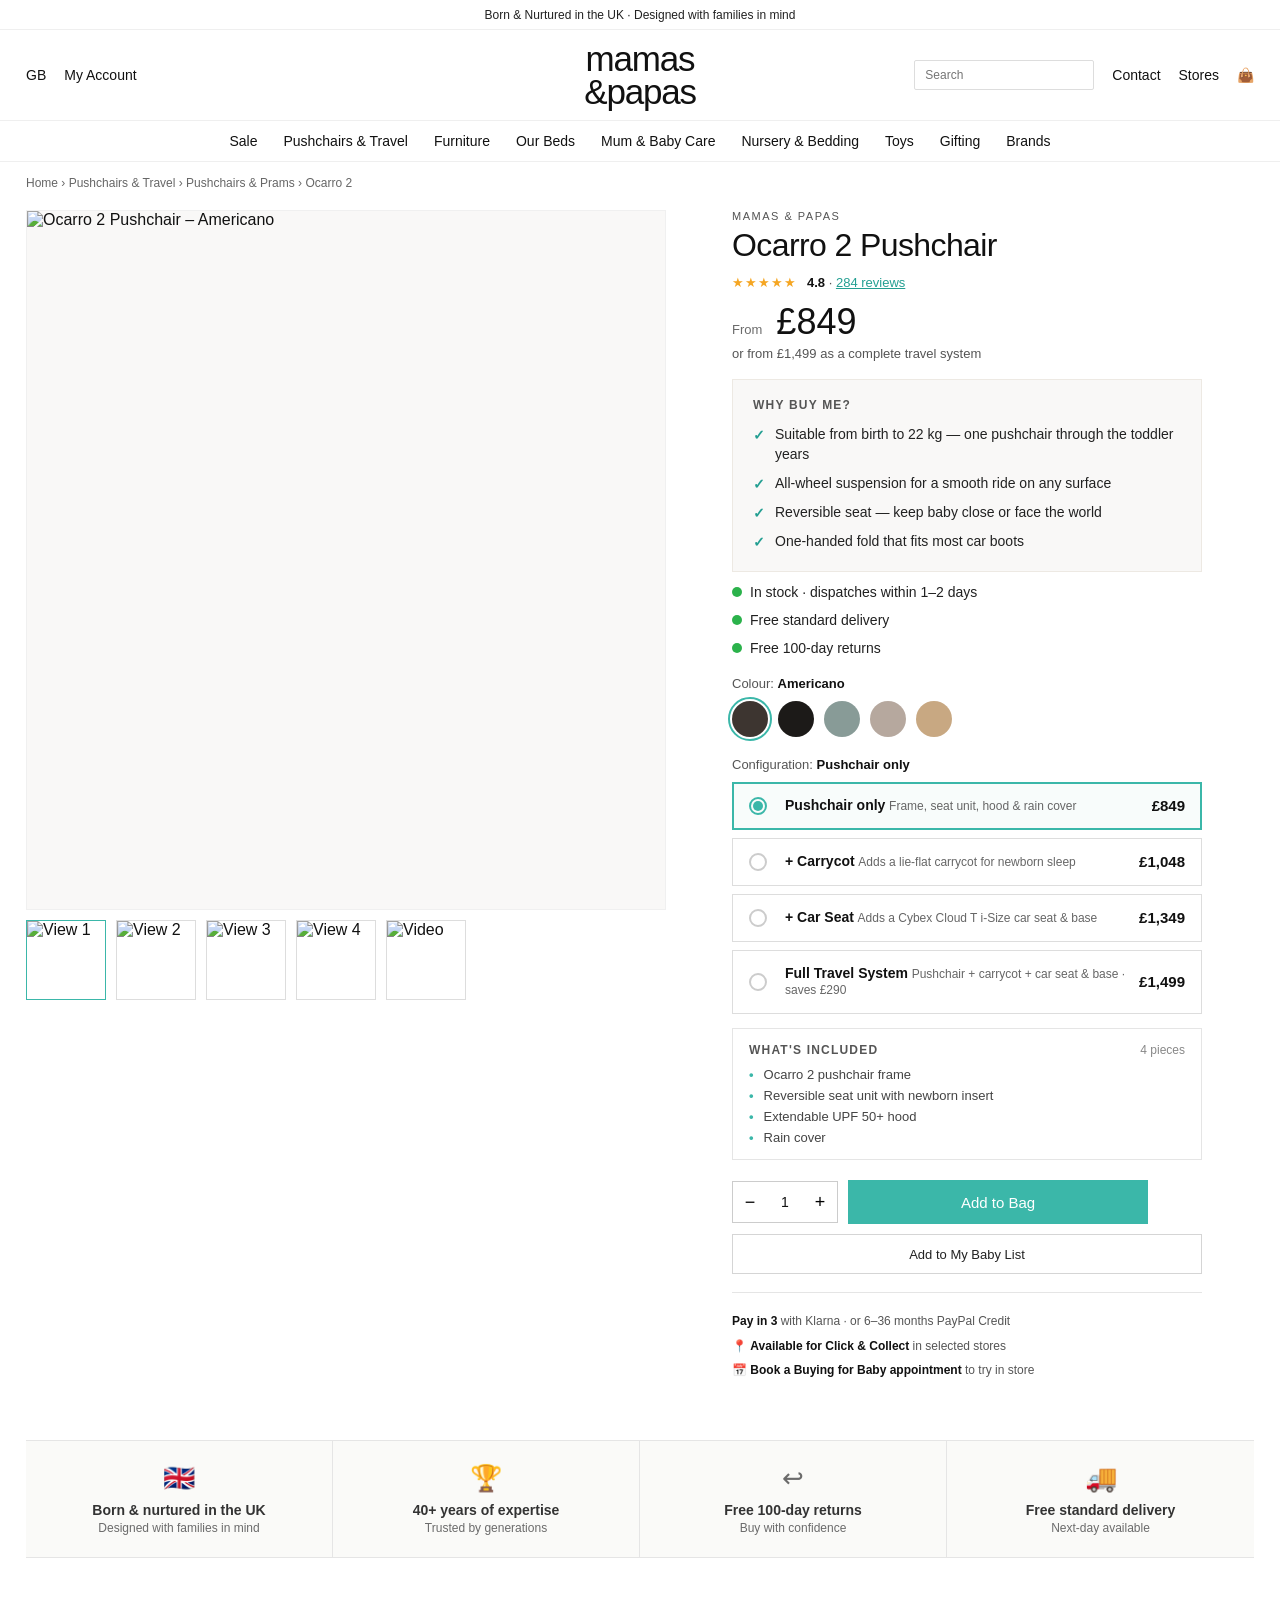
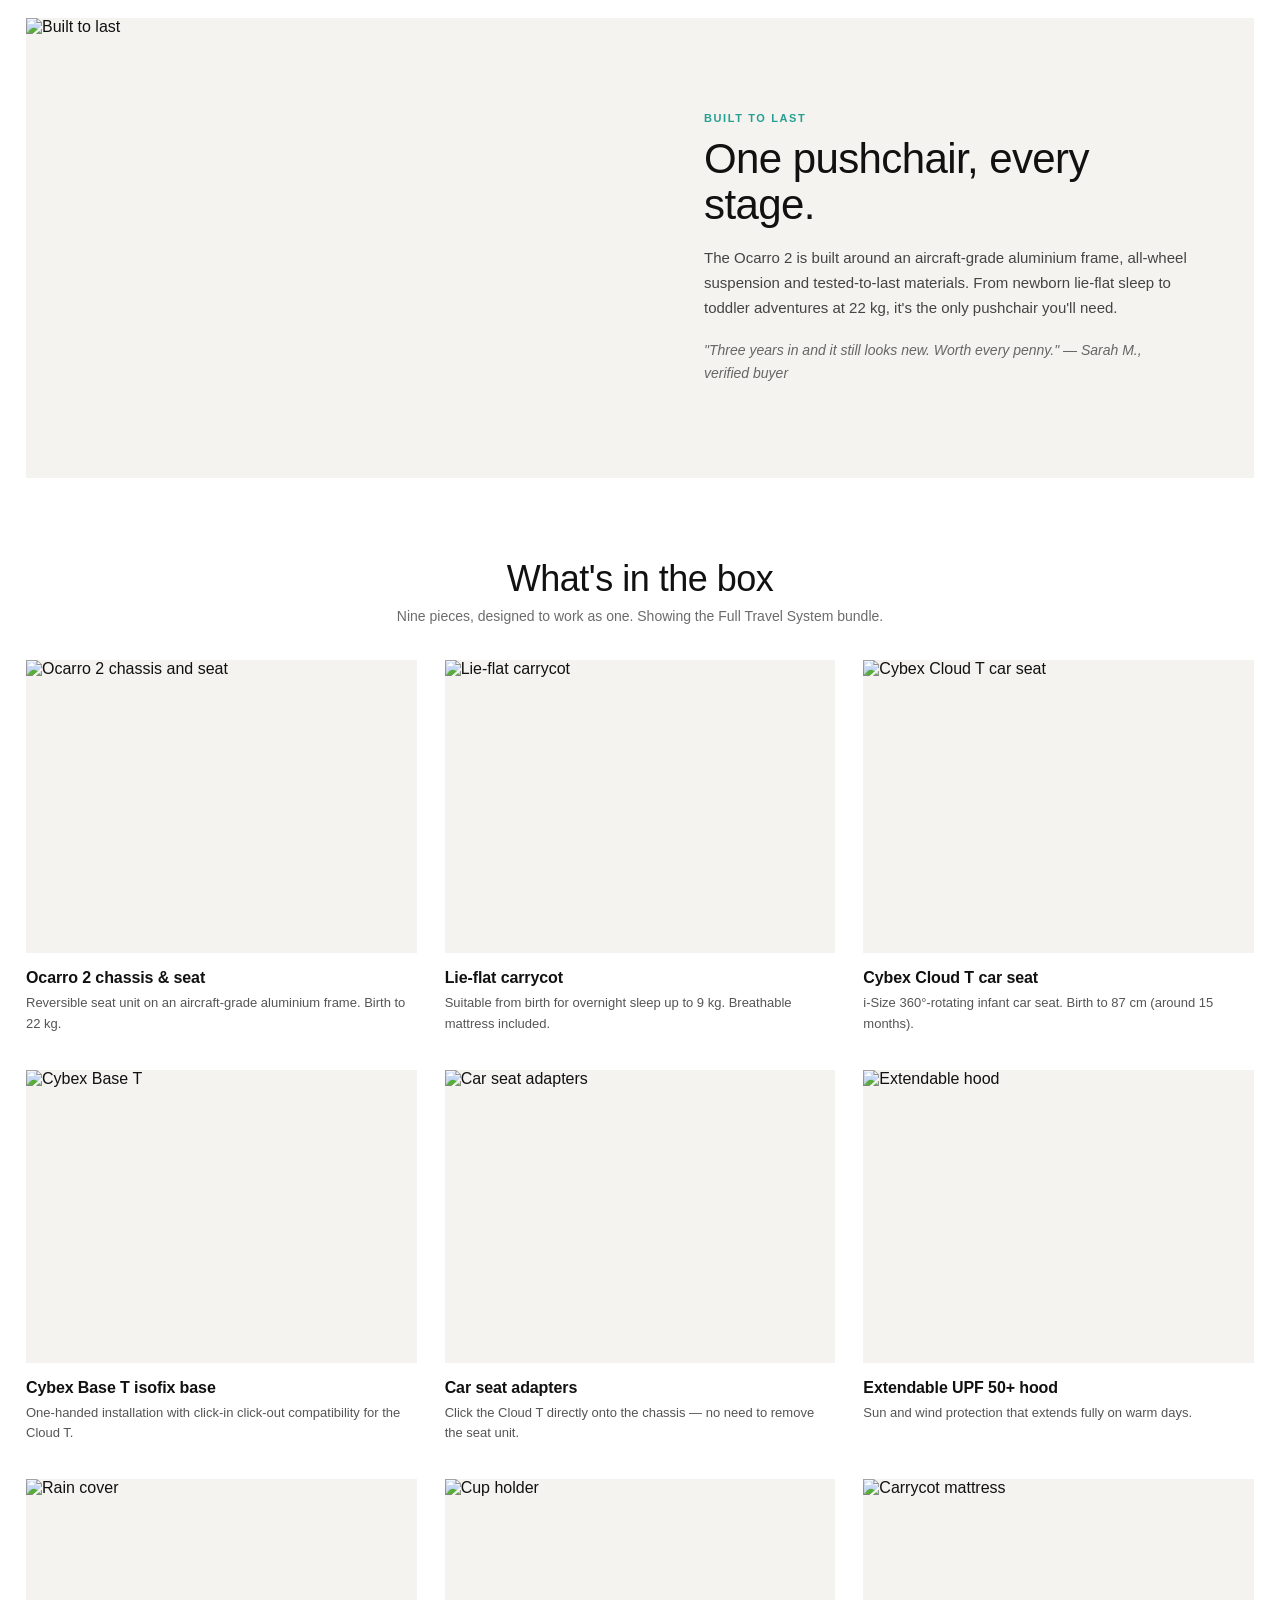
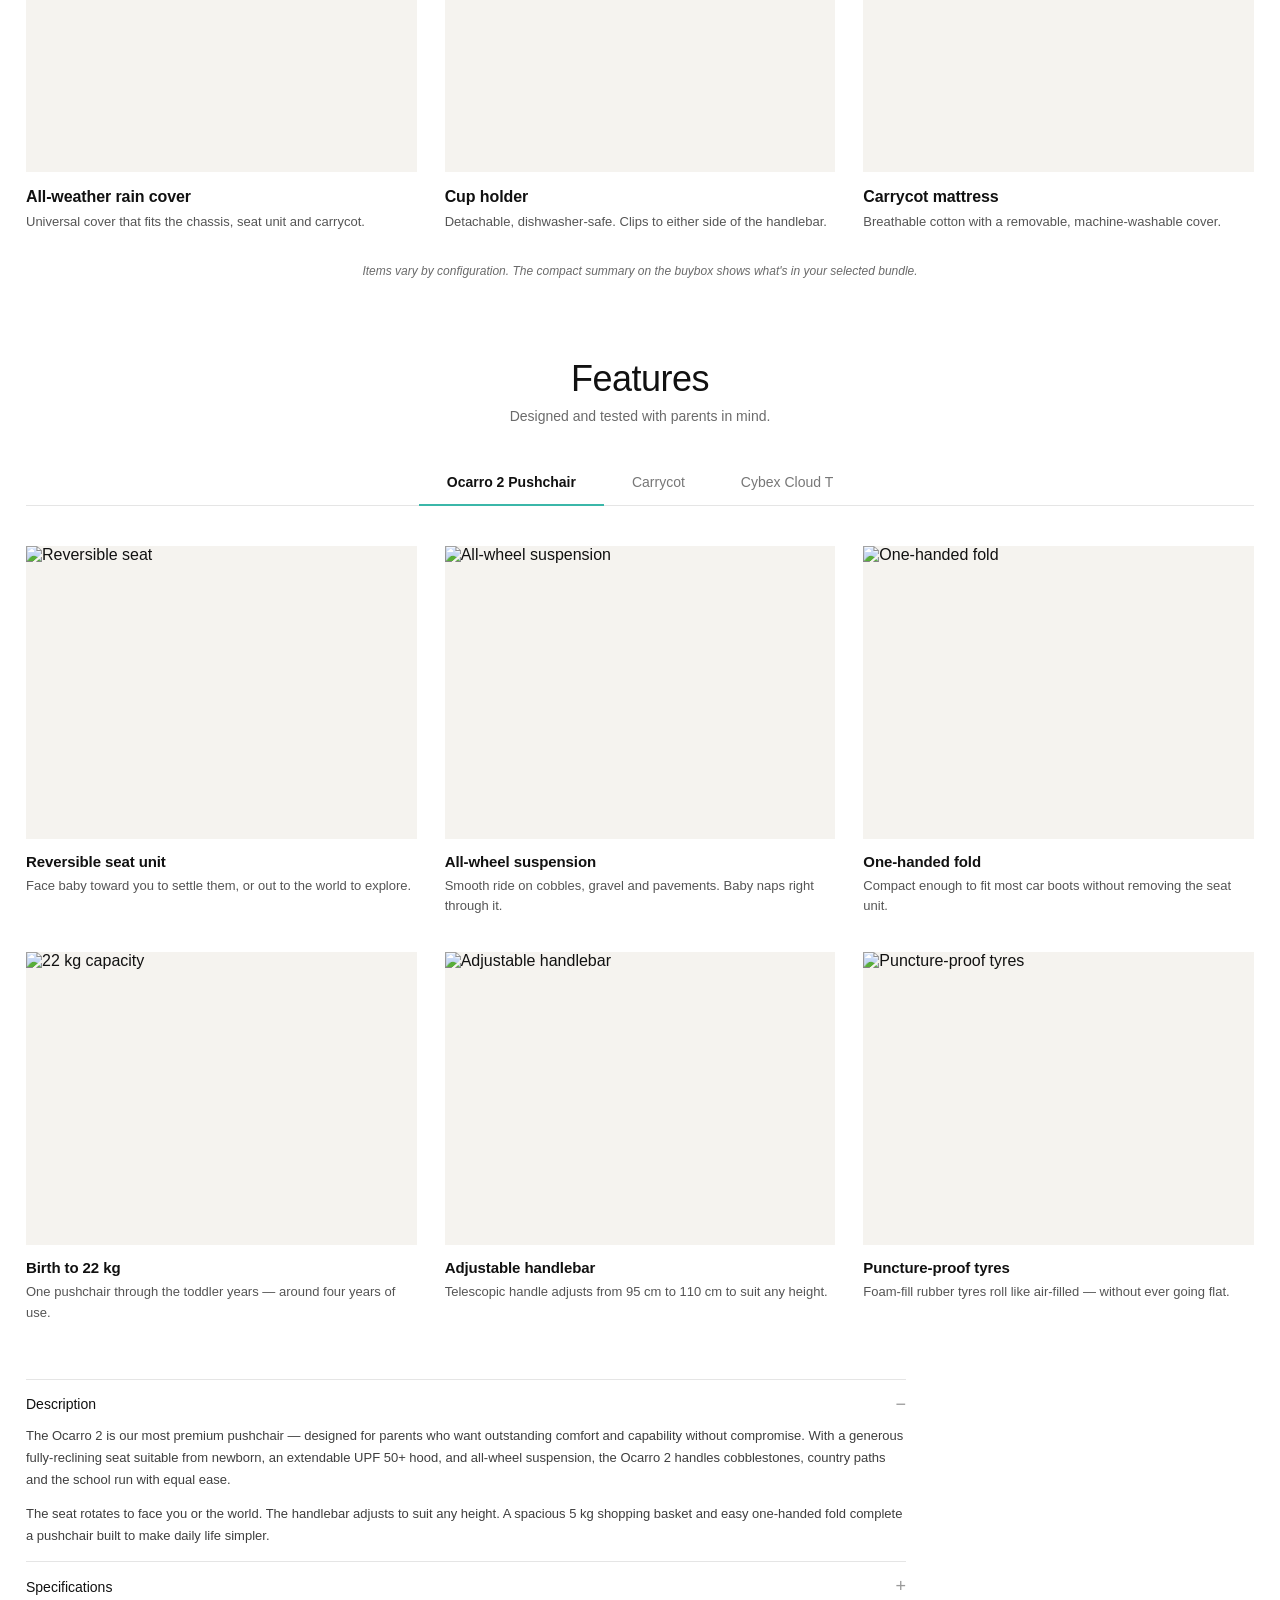
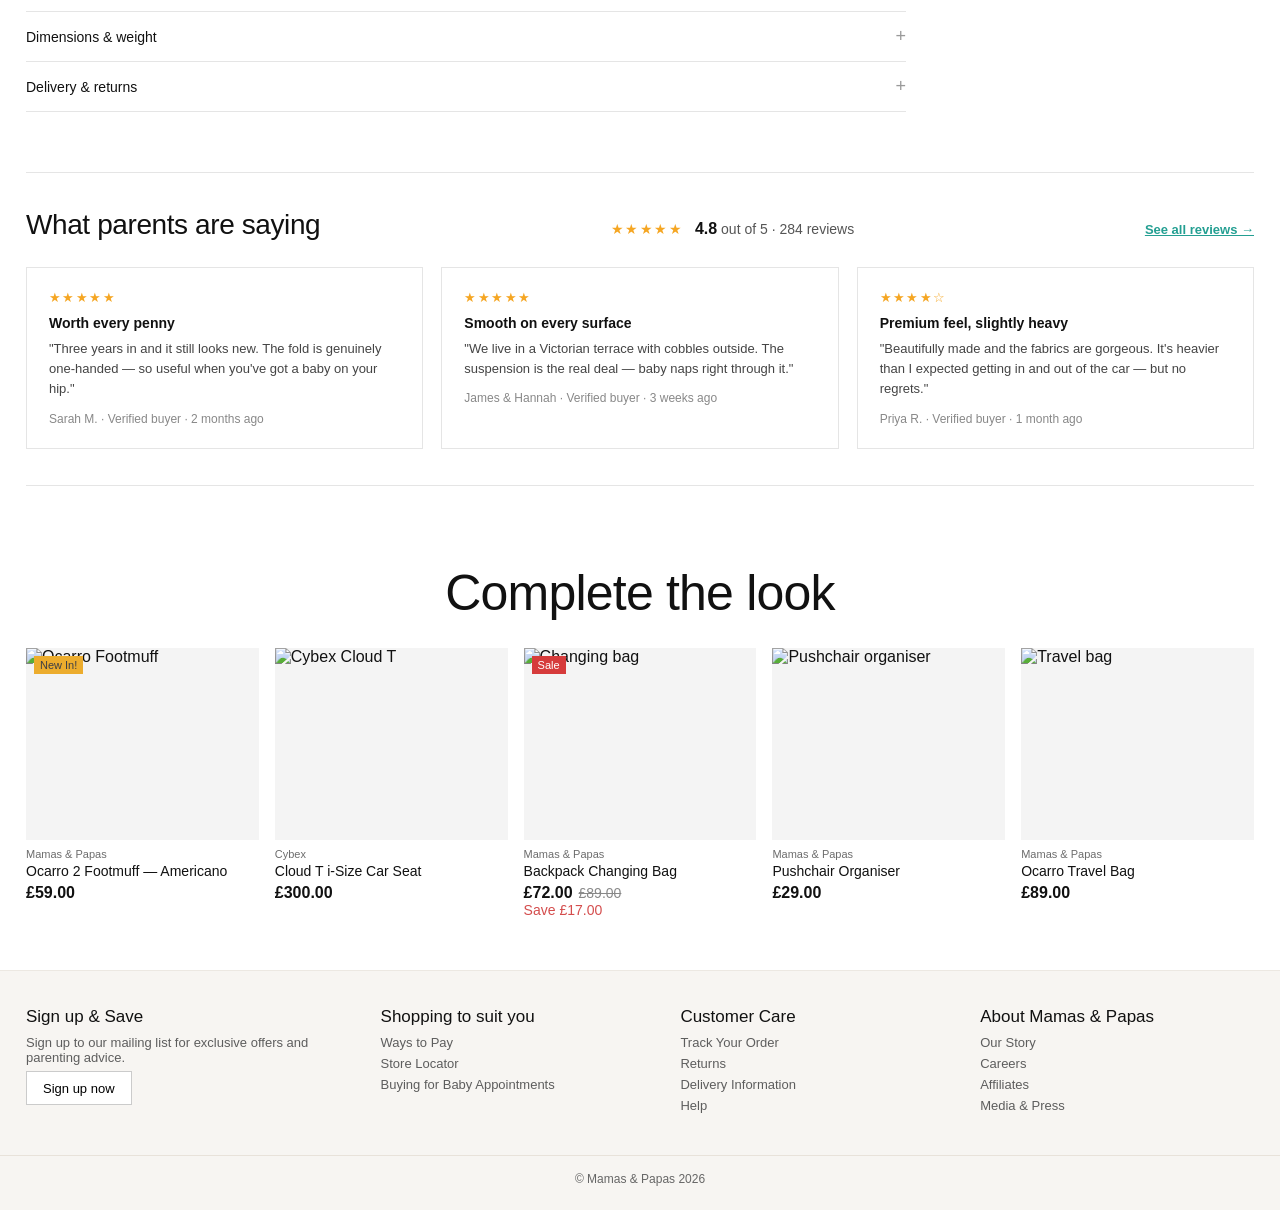
==== commit 268d2986: "Add Silver Cross-style What's in the Box and Features sections; drop baseline - Rich photo-grid "Wha" ====
--- a/pdp-b.html
+++ b/pdp-b.html
@@ -307,6 +307,180 @@
           </div>
         </section>
 
+        <!-- Rich What's in the box (photo grid, Silver Cross style) -->
+        <section class="section-block">
+          <div class="section-block-head">
+            <h2>What's in the box</h2>
+            <p>Nine pieces, designed to work as one. Showing the Full Travel System bundle.</p>
+          </div>
+          <div class="whats-included-grid">
+            <div class="wi-card">
+              <img src="https://placehold.co/400x300/3d3530/d8c8b8?text=Pushchair" alt="Ocarro 2 chassis and seat" />
+              <h4>Ocarro 2 chassis &amp; seat</h4>
+              <p>Reversible seat unit on an aircraft-grade aluminium frame. Birth to 22 kg.</p>
+            </div>
+            <div class="wi-card">
+              <img src="https://placehold.co/400x300/4a4138/d8c8b8?text=Carrycot" alt="Lie-flat carrycot" />
+              <h4>Lie-flat carrycot</h4>
+              <p>Suitable from birth for overnight sleep up to 9 kg. Breathable mattress included.</p>
+            </div>
+            <div class="wi-card">
+              <img src="https://placehold.co/400x300/2e2924/d8c8b8?text=Car+Seat" alt="Cybex Cloud T car seat" />
+              <h4>Cybex Cloud T car seat</h4>
+              <p>i-Size 360°-rotating infant car seat. Birth to 87 cm (around 15 months).</p>
+            </div>
+            <div class="wi-card">
+              <img src="https://placehold.co/400x300/5a4f44/d8c8b8?text=Base" alt="Cybex Base T" />
+              <h4>Cybex Base T isofix base</h4>
+              <p>One-handed installation with click-in click-out compatibility for the Cloud T.</p>
+            </div>
+            <div class="wi-card">
+              <img src="https://placehold.co/400x300/675b4e/d8c8b8?text=Adapters" alt="Car seat adapters" />
+              <h4>Car seat adapters</h4>
+              <p>Click the Cloud T directly onto the chassis — no need to remove the seat unit.</p>
+            </div>
+            <div class="wi-card">
+              <img src="https://placehold.co/400x300/d8c8b8/3d3530?text=Hood" alt="Extendable hood" />
+              <h4>Extendable UPF 50+ hood</h4>
+              <p>Sun and wind protection that extends fully on warm days.</p>
+            </div>
+            <div class="wi-card">
+              <img src="https://placehold.co/400x300/889b97/ffffff?text=Rain+Cover" alt="Rain cover" />
+              <h4>All-weather rain cover</h4>
+              <p>Universal cover that fits the chassis, seat unit and carrycot.</p>
+            </div>
+            <div class="wi-card">
+              <img src="https://placehold.co/400x300/b6a89e/3d3530?text=Cup+Holder" alt="Cup holder" />
+              <h4>Cup holder</h4>
+              <p>Detachable, dishwasher-safe. Clips to either side of the handlebar.</p>
+            </div>
+            <div class="wi-card">
+              <img src="https://placehold.co/400x300/c8a882/3d3530?text=Mattress" alt="Carrycot mattress" />
+              <h4>Carrycot mattress</h4>
+              <p>Breathable cotton with a removable, machine-washable cover.</p>
+            </div>
+          </div>
+          <p class="wi-card-note">Items vary by configuration. The compact summary on the buybox shows what's in your selected bundle.</p>
+        </section>
+
+        <!-- Features section with component tabs -->
+        <section class="section-block">
+          <div class="section-block-head">
+            <h2>Features</h2>
+            <p>Designed and tested with parents in mind.</p>
+          </div>
+          <div class="features-tabs">
+            <button class="features-tab is-active" data-features-tab="pushchair">Ocarro 2 Pushchair</button>
+            <button class="features-tab" data-features-tab="carrycot">Carrycot</button>
+            <button class="features-tab" data-features-tab="carseat">Cybex Cloud T</button>
+          </div>
+
+          <div class="features-panel" data-features-panel="pushchair">
+            <div class="features-grid">
+              <div class="feature-card">
+                <img src="https://placehold.co/400x300/e8e4df/3d3530?text=Reversible+Seat" alt="Reversible seat" />
+                <h4>Reversible seat unit</h4>
+                <p>Face baby toward you to settle them, or out to the world to explore.</p>
+              </div>
+              <div class="feature-card">
+                <img src="https://placehold.co/400x300/dde4ec/3d3530?text=All-wheel+Suspension" alt="All-wheel suspension" />
+                <h4>All-wheel suspension</h4>
+                <p>Smooth ride on cobbles, gravel and pavements. Baby naps right through it.</p>
+              </div>
+              <div class="feature-card">
+                <img src="https://placehold.co/400x300/f0ece8/3d3530?text=One-handed+Fold" alt="One-handed fold" />
+                <h4>One-handed fold</h4>
+                <p>Compact enough to fit most car boots without removing the seat unit.</p>
+              </div>
+              <div class="feature-card">
+                <img src="https://placehold.co/400x300/e8d8c8/3d3530?text=22kg+Capacity" alt="22 kg capacity" />
+                <h4>Birth to 22 kg</h4>
+                <p>One pushchair through the toddler years — around four years of use.</p>
+              </div>
+              <div class="feature-card">
+                <img src="https://placehold.co/400x300/d8d2c8/3d3530?text=Adjustable+Handlebar" alt="Adjustable handlebar" />
+                <h4>Adjustable handlebar</h4>
+                <p>Telescopic handle adjusts from 95 cm to 110 cm to suit any height.</p>
+              </div>
+              <div class="feature-card">
+                <img src="https://placehold.co/400x300/c8c0b6/3d3530?text=Foam-fill+Tyres" alt="Puncture-proof tyres" />
+                <h4>Puncture-proof tyres</h4>
+                <p>Foam-fill rubber tyres roll like air-filled — without ever going flat.</p>
+              </div>
+            </div>
+          </div>
+
+          <div class="features-panel" data-features-panel="carrycot" hidden>
+            <div class="features-grid">
+              <div class="feature-card">
+                <img src="https://placehold.co/400x300/4a4138/d8c8b8?text=Lie-flat+Sleep" alt="Lie-flat sleep" />
+                <h4>Lie-flat newborn sleep</h4>
+                <p>Designed to support healthy spine development from day one.</p>
+              </div>
+              <div class="feature-card">
+                <img src="https://placehold.co/400x300/5a4f44/d8c8b8?text=Overnight+Safe" alt="Overnight safe" />
+                <h4>Overnight-safe certified</h4>
+                <p>Tested and approved for overnight sleep up to 9 kg.</p>
+              </div>
+              <div class="feature-card">
+                <img src="https://placehold.co/400x300/3d3530/d8c8b8?text=Breathable+Mattress" alt="Breathable mattress" />
+                <h4>Breathable mattress</h4>
+                <p>Cotton mattress with airflow channels to keep baby cool.</p>
+              </div>
+              <div class="feature-card">
+                <img src="https://placehold.co/400x300/d8c8b8/3d3530?text=Washable+Cover" alt="Washable cover" />
+                <h4>Removable washable cover</h4>
+                <p>Slip the cover off and machine-wash it — because life happens.</p>
+              </div>
+              <div class="feature-card">
+                <img src="https://placehold.co/400x300/c8a882/3d3530?text=Soft+Touch" alt="Soft-touch fabrics" />
+                <h4>Soft-touch fabrics</h4>
+                <p>Premium woven fabrics chosen for comfort and durability.</p>
+              </div>
+              <div class="feature-card">
+                <img src="https://placehold.co/400x300/b6a89e/3d3530?text=Easy+Click" alt="Easy click attach" />
+                <h4>Click-in attachment</h4>
+                <p>Attaches to the chassis in seconds. Detaches just as fast.</p>
+              </div>
+            </div>
+          </div>
+
+          <div class="features-panel" data-features-panel="carseat" hidden>
+            <div class="features-grid">
+              <div class="feature-card">
+                <img src="https://placehold.co/400x300/2e2924/d8c8b8?text=360+Rotating" alt="360 rotating" />
+                <h4>360° rotation</h4>
+                <p>Spin the seat to face you for easy lifting in and out of the car.</p>
+              </div>
+              <div class="feature-card">
+                <img src="https://placehold.co/400x300/3d3530/d8c8b8?text=i-Size+Approved" alt="i-Size approved" />
+                <h4>i-Size approved</h4>
+                <p>Meets the latest European safety standard (R129).</p>
+              </div>
+              <div class="feature-card">
+                <img src="https://placehold.co/400x300/4a4138/d8c8b8?text=Lie-flat" alt="Lie-flat newborn" />
+                <h4>Newborn lie-flat mode</h4>
+                <p>Recline the car seat fully when used on the chassis as a pram.</p>
+              </div>
+              <div class="feature-card">
+                <img src="https://placehold.co/400x300/5a4f44/d8c8b8?text=SensorSafe" alt="SensorSafe" />
+                <h4>SensorSafe technology</h4>
+                <p>Smart chest clip alerts you if baby is left in the car.</p>
+              </div>
+              <div class="feature-card">
+                <img src="https://placehold.co/400x300/675b4e/d8c8b8?text=One-hand+Adjust" alt="One-handed adjustment" />
+                <h4>One-handed adjustment</h4>
+                <p>Recline and headrest adjust with a single hand while baby's in the seat.</p>
+              </div>
+              <div class="feature-card">
+                <img src="https://placehold.co/400x300/d8c8b8/3d3530?text=ISOFIX" alt="ISOFIX base" />
+                <h4>ISOFIX base compatible</h4>
+                <p>Click-in click-out base for a secure, repeatable installation.</p>
+              </div>
+            </div>
+          </div>
+        </section>
+
         <!-- Progressive disclosure: full detail on demand -->
         <section style="margin-top: 56px; max-width: 880px;">
           <div class="accordion">
@@ -355,25 +529,6 @@
                 </ul>
               </div>
             </div>
-          </div>
-        </section>
-
-        <!-- Lifestyle gallery: remaining tiles -->
-        <section class="lifestyle-gallery">
-          <div class="lifestyle-tile">
-            <img src="https://placehold.co/400x280/e8e4df/666666?text=Quality+%26+Comfort" alt="Quality and comfort" />
-            <h3>Superior quality &amp; comfort</h3>
-            <p>Premium foams, soft-to-touch fabrics and an extra-large head hugger keep newborns supported from day one.</p>
-          </div>
-          <div class="lifestyle-tile">
-            <img src="https://placehold.co/400x280/dde4ec/666666?text=Sleep+Journey" alt="Complete sleep journey" />
-            <h3>Complete sleep journey</h3>
-            <p>The lie-flat carrycot is suitable for overnight sleep, certified for newborn use up to 9 kg.</p>
-          </div>
-          <div class="lifestyle-tile">
-            <img src="https://placehold.co/400x280/f0ece8/666666?text=Convenience" alt="Unrivalled convenience" />
-            <h3>Unrivalled convenience</h3>
-            <p>One-handed fold in seconds. Folds compact enough to fit most small car boots without removing the seat unit.</p>
           </div>
         </section>
 
--- a/styles.css
+++ b/styles.css
@@ -1197,6 +1197,135 @@
   color: #888;
 }
 
+/* ---- Rich "What's in the box" grid (Silver Cross style) ---- */
+
+.section-block {
+  margin-top: 80px;
+}
+
+.section-block-head {
+  text-align: center;
+  margin-bottom: 36px;
+}
+
+.section-block-head h2 {
+  font-size: 36px;
+  font-weight: 400;
+  letter-spacing: -0.5px;
+  margin: 0 0 8px;
+}
+
+.section-block-head p {
+  font-size: 14px;
+  color: var(--muted);
+  margin: 0;
+}
+
+.whats-included-grid {
+  display: grid;
+  grid-template-columns: repeat(3, 1fr);
+  gap: 36px 28px;
+}
+
+.wi-card img {
+  width: 100%;
+  aspect-ratio: 4 / 3;
+  object-fit: cover;
+  background: #f5f3ef;
+  display: block;
+  margin-bottom: 16px;
+}
+
+.wi-card h4 {
+  font-size: 16px;
+  font-weight: 600;
+  margin: 0 0 6px;
+  color: #111;
+  letter-spacing: -0.1px;
+}
+
+.wi-card p {
+  font-size: 13px;
+  color: #555;
+  line-height: 1.55;
+  margin: 0;
+}
+
+.wi-card-note {
+  margin-top: 32px;
+  text-align: center;
+  font-size: 12px;
+  color: var(--muted);
+  font-style: italic;
+}
+
+/* ---- Features section with component tabs ---- */
+
+.features-tabs {
+  display: flex;
+  justify-content: center;
+  gap: 0;
+  border-bottom: 1px solid var(--line);
+  margin: 0 0 40px;
+}
+
+.features-tab {
+  background: none;
+  border: 0;
+  padding: 14px 28px;
+  font-size: 14px;
+  color: #777;
+  cursor: pointer;
+  font-family: inherit;
+  border-bottom: 2px solid transparent;
+  margin-bottom: -1px;
+  transition: color 120ms;
+}
+
+.features-tab:hover {
+  color: #333;
+}
+
+.features-tab.is-active {
+  color: #111;
+  font-weight: 600;
+  border-bottom-color: var(--teal);
+}
+
+.features-panel[hidden] {
+  display: none;
+}
+
+.features-grid {
+  display: grid;
+  grid-template-columns: repeat(3, 1fr);
+  gap: 36px 28px;
+}
+
+.feature-card img {
+  width: 100%;
+  aspect-ratio: 4 / 3;
+  object-fit: cover;
+  background: #f5f3ef;
+  display: block;
+  margin-bottom: 14px;
+}
+
+.feature-card h4 {
+  font-size: 15px;
+  font-weight: 600;
+  margin: 0 0 6px;
+  color: #111;
+  letter-spacing: -0.1px;
+}
+
+.feature-card p {
+  font-size: 13px;
+  color: #555;
+  line-height: 1.55;
+  margin: 0;
+}
+
 /* ---- Mobile overrides ---- */
 
 .mobile-hamburger {
@@ -1414,4 +1543,35 @@
   .config-option-marker {
     grid-row: 1 / span 2;
   }
-}
+
+  .section-block {
+    margin-top: 56px;
+  }
+
+  .section-block-head h2 {
+    font-size: 26px;
+  }
+
+  .whats-included-grid,
+  .features-grid {
+    grid-template-columns: repeat(2, 1fr);
+    gap: 22px 14px;
+  }
+
+  .features-tabs {
+    overflow-x: auto;
+    justify-content: flex-start;
+    margin-bottom: 28px;
+    scrollbar-width: none;
+  }
+
+  .features-tabs::-webkit-scrollbar {
+    display: none;
+  }
+
+  .features-tab {
+    padding: 12px 18px;
+    white-space: nowrap;
+    flex-shrink: 0;
+  }
+}
